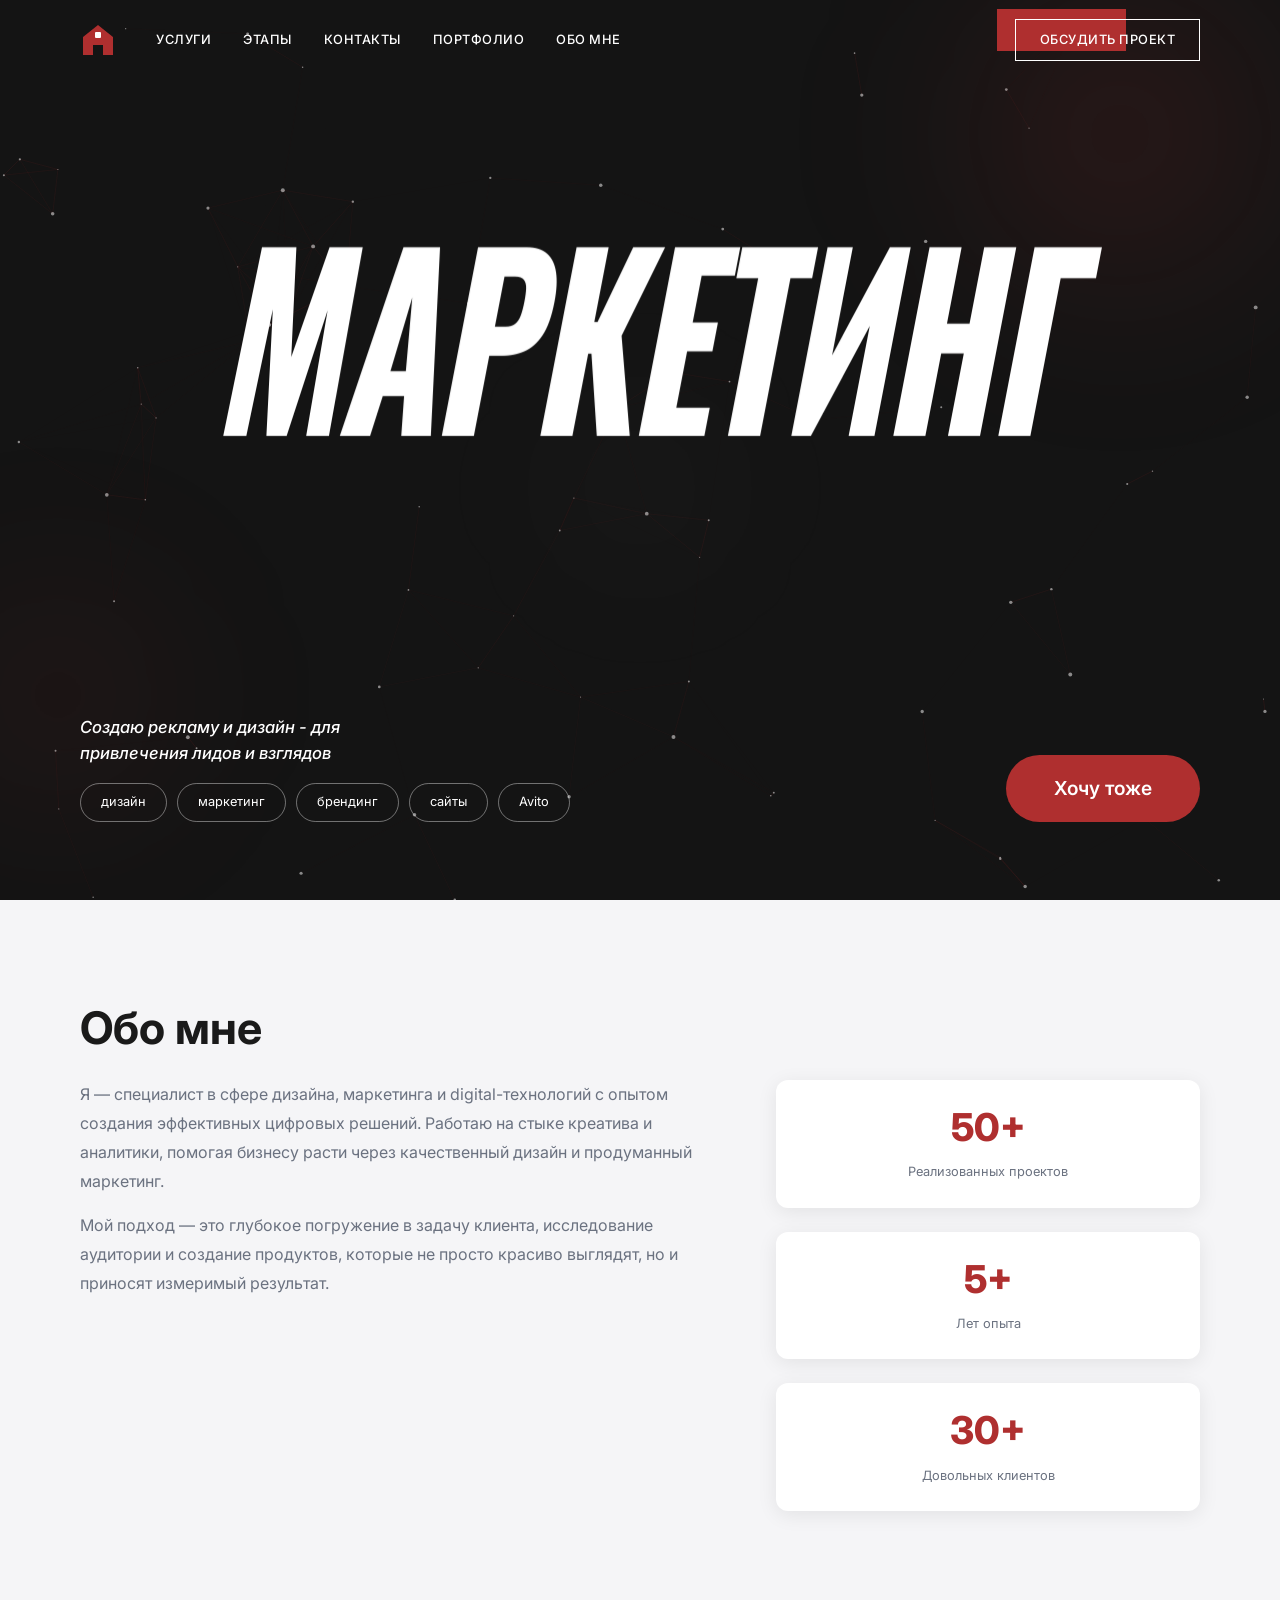
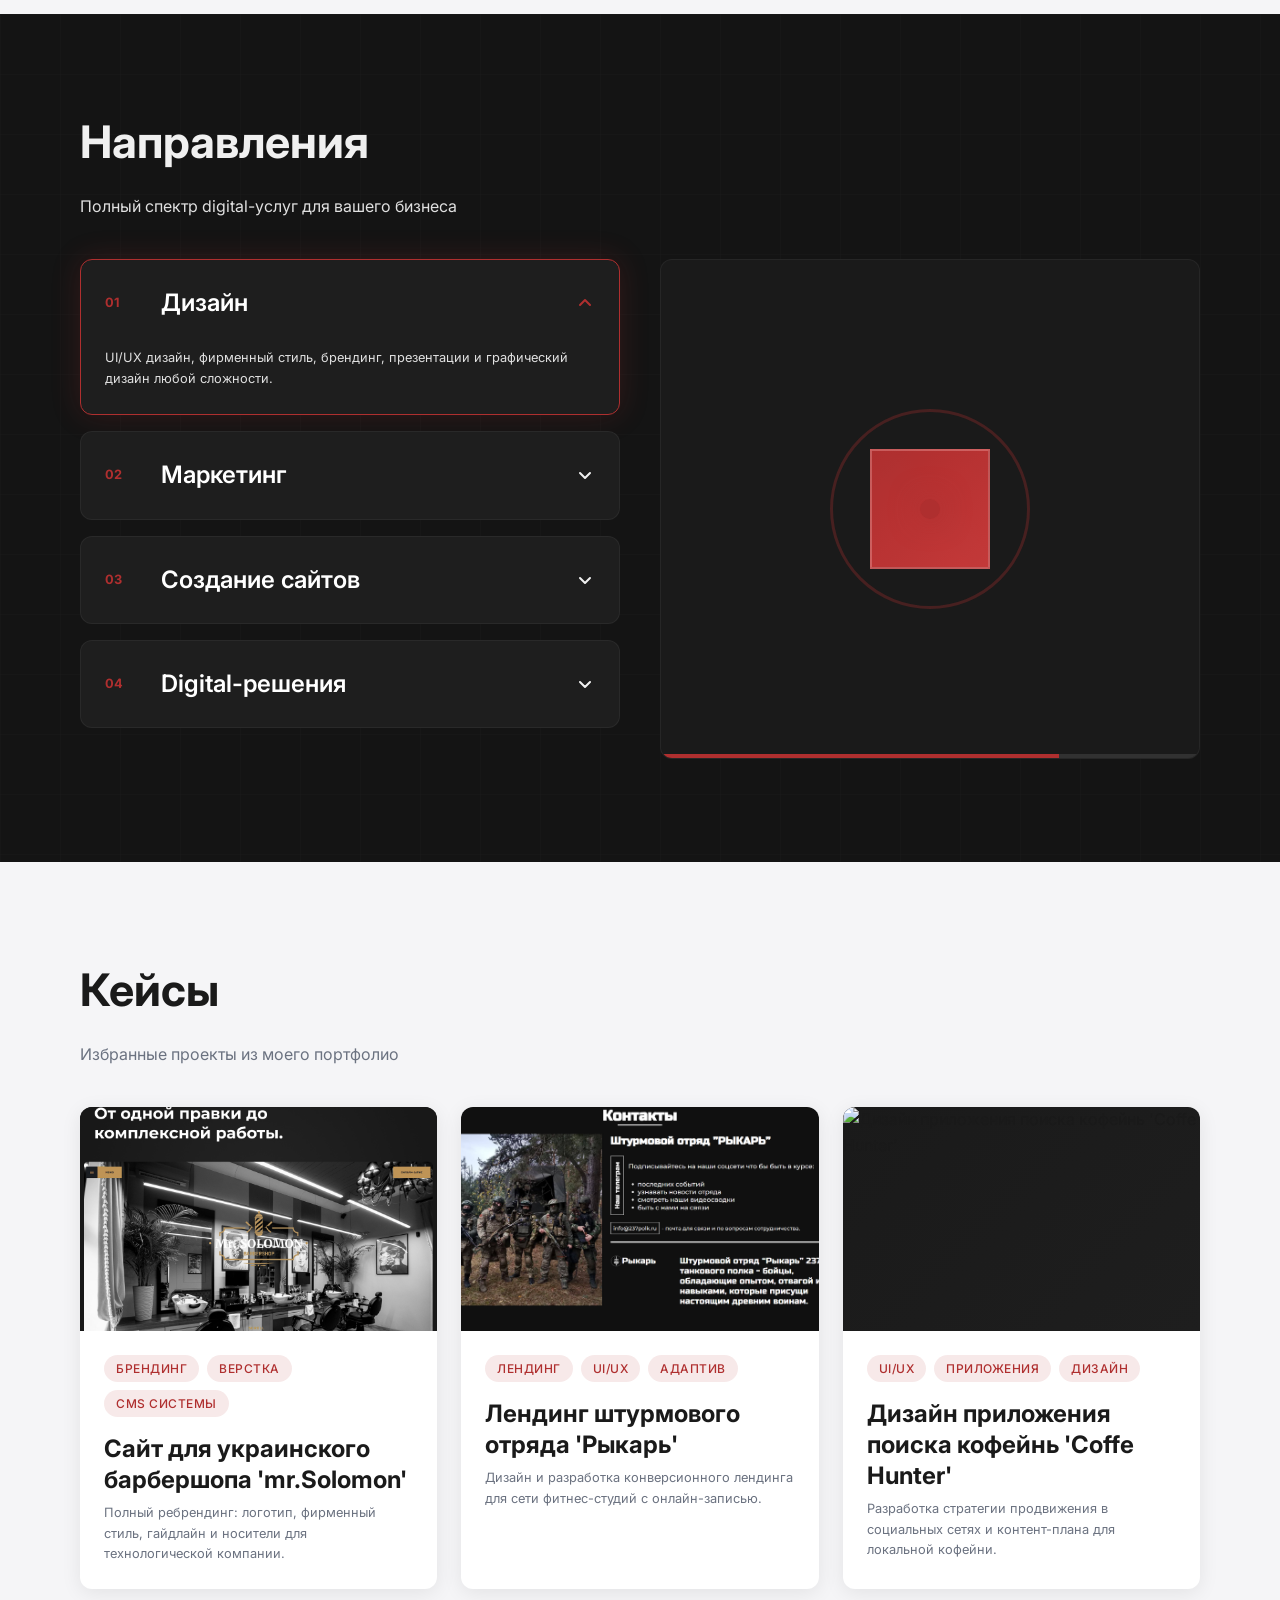
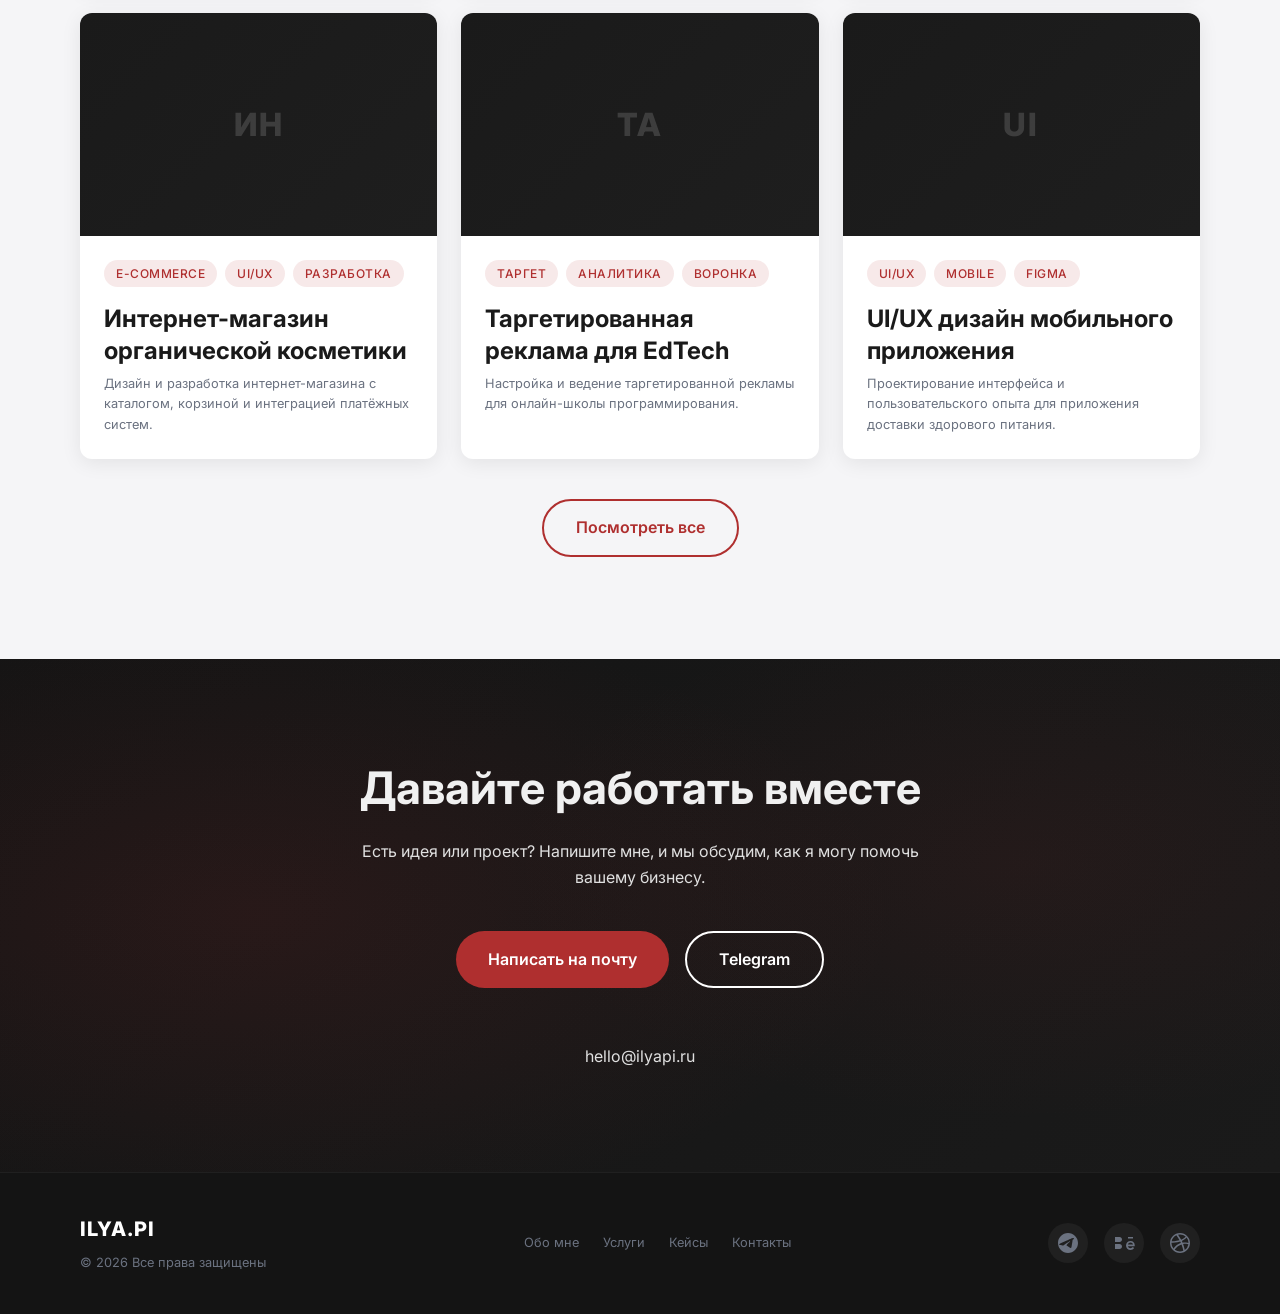
==== index.html @ 688fe232 "first commit" ====
<!DOCTYPE html>
<html lang="ru">
<head>
  <meta charset="UTF-8">
  <meta name="viewport" content="width=device-width, initial-scale=1.0">
  <title>Илья Пи — Дизайн, Маркетинг, Digital</title>
  <meta name="description" content="Портфолио специалиста в сфере дизайна, маркетинга, создания сайтов и digital-технологий">

  <!-- Google Fonts -->
  <link rel="preconnect" href="https://fonts.googleapis.com">
  <link rel="preconnect" href="https://fonts.gstatic.com" crossorigin>
  <link href="https://fonts.googleapis.com/css2?family=Inter:wght@400;500;600;700;800&family=Oswald:wght@700&display=swap" rel="stylesheet">

  <!-- Styles -->
  <link rel="stylesheet" href="css/variables.css">
  <link rel="stylesheet" href="css/reset.css">
  <link rel="stylesheet" href="css/base.css">
  <link rel="stylesheet" href="css/header.css">
  <link rel="stylesheet" href="css/hero.css">
  <link rel="stylesheet" href="css/about.css">
  <link rel="stylesheet" href="css/services.css">
  <link rel="stylesheet" href="css/cases.css">
  <link rel="stylesheet" href="css/contact.css">
  <link rel="stylesheet" href="css/footer.css">
  <link rel="stylesheet" href="css/animations.css">
  <link rel="stylesheet" href="css/media.css">
</head>
<body>

  <!-- Header -->
  <header class="header" id="header">
    <div class="container header__container">
      <a href="index.html" class="header__logo" aria-label="Главная">
        <svg width="36" height="36" viewBox="0 0 36 36" fill="none">
          <path d="M18 3L3 15V33H13V23H23V33H33V15L18 3Z" fill="#AF2F2F"/>
          <rect x="15" y="10" width="6" height="6" rx="1" fill="white"/>
        </svg>
      </a>
      <nav class="header__nav" id="headerNav">
        <a href="#services" class="header__link">услуги</a>
        <a href="#about" class="header__link">этапы</a>
        <a href="#contact" class="header__link">контакты</a>
        <a href="#cases" class="header__link">портфолио</a>
        <a href="#about" class="header__link">обо мне</a>
      </nav>
      <a href="#contact" class="header__cta-wrap">
        <span class="header__cta-bg"></span>
        <span class="header__cta-text">обсудить проект</span>
      </a>
    </div>
  </header>

  <!-- Burger Button (appears after scroll) -->
  <button class="burger" id="burger" aria-label="Открыть меню">
    <span class="burger__line"></span>
    <span class="burger__line"></span>
    <span class="burger__line"></span>
  </button>

  <!-- Mobile Menu Panel -->
  <div class="menu-overlay" id="menuOverlay"></div>
  <aside class="menu-panel" id="menuPanel">
    <button class="menu-panel__close" id="menuClose" aria-label="Закрыть меню">
      <span></span>
      <span></span>
    </button>
    <nav class="menu-panel__nav">
      <a href="index.html" class="menu-panel__link">Главная</a>
      <a href="#services" class="menu-panel__link">Услуги</a>
      <a href="#about" class="menu-panel__link">Обо мне</a>
      <a href="#cases" class="menu-panel__link">Портфолио</a>
      <a href="#contact" class="menu-panel__link">Контакты</a>
    </nav>
    <a href="#contact" class="btn btn--primary menu-panel__cta">Обсудить проект</a>
  </aside>

  <!-- Hero Section -->
  <section class="hero" id="hero">
    <canvas class="hero__canvas" id="heroCanvas"></canvas>
    <div class="hero__glow hero__glow--1"></div>
    <div class="hero__glow hero__glow--2"></div>
    <div class="hero__glow hero__glow--3"></div>
    <div class="container hero__container">
      <h1 class="hero__title">Маркетинг</h1>
      <div class="hero__bottom">
        <div class="hero__bottom-left">
          <p class="hero__subtitle">Создаю рекламу и дизайн - для<br>привлечения лидов и взглядов</p>
          <div class="hero__tags">
            <span class="hero__tag">дизайн</span>
            <span class="hero__tag">маркетинг</span>
            <span class="hero__tag">брендинг</span>
            <span class="hero__tag">сайты</span>
            <span class="hero__tag">Avito</span>
          </div>
        </div>
        <div class="hero__bottom-right">
          <a href="#contact" class="hero__cta">Хочу тоже</a>
        </div>
      </div>
    </div>
  </section>

  <!-- About Section -->
  <section class="about section section--light" id="about">
    <div class="container">
      <h2 class="section__title">Обо мне</h2>
      <div class="about__grid">
        <div class="about__text">
          <p class="about__description">
            Я — специалист в сфере дизайна, маркетинга и digital-технологий с опытом создания эффективных цифровых решений. Работаю на стыке креатива и аналитики, помогая бизнесу расти через качественный дизайн и продуманный маркетинг.
          </p>
          <p class="about__description">
            Мой подход — это глубокое погружение в задачу клиента, исследование аудитории и создание продуктов, которые не просто красиво выглядят, но и приносят измеримый результат.
          </p>
        </div>
        <div class="about__stats">
          <div class="about__stat">
            <span class="about__stat-number">50+</span>
            <span class="about__stat-label">Реализованных проектов</span>
          </div>
          <div class="about__stat">
            <span class="about__stat-number">5+</span>
            <span class="about__stat-label">Лет опыта</span>
          </div>
          <div class="about__stat">
            <span class="about__stat-number">30+</span>
            <span class="about__stat-label">Довольных клиентов</span>
          </div>
        </div>
      </div>
    </div>
  </section>

  <!-- Services / Directions Section -->
  <section class="services section section--dark" id="services">
    <div class="services__bg-grid"></div>
    <div class="services__cursor-container" id="servicesCursorContainer">
      <div class="services__cursor" id="servicesCursor"></div>
    </div>
    <div class="container">
      <h2 class="section__title">Направления</h2>
      <p class="section__subtitle">Полный спектр digital-услуг для вашего бизнеса</p>
      <div class="services__layout">
        <!-- Left: Accordion -->
        <div class="services__accordion" id="servicesAccordion">
          <div class="services__item services__item--active" data-index="0">
            <button class="services__item-header">
              <span class="services__item-number">01</span>
              <span class="services__item-title">Дизайн</span>
              <span class="services__item-arrow">
                <svg width="20" height="20" viewBox="0 0 20 20" fill="none"><path d="M5 8l5 5 5-5" stroke="currentColor" stroke-width="2" stroke-linecap="round" stroke-linejoin="round"/></svg>
              </span>
            </button>
            <div class="services__item-body">
              <p>UI/UX дизайн, фирменный стиль, брендинг, презентации и графический дизайн любой сложности.</p>
            </div>
          </div>
          <div class="services__item" data-index="1">
            <button class="services__item-header">
              <span class="services__item-number">02</span>
              <span class="services__item-title">Маркетинг</span>
              <span class="services__item-arrow">
                <svg width="20" height="20" viewBox="0 0 20 20" fill="none"><path d="M5 8l5 5 5-5" stroke="currentColor" stroke-width="2" stroke-linecap="round" stroke-linejoin="round"/></svg>
              </span>
            </button>
            <div class="services__item-body">
              <p>Стратегия продвижения, контент-маркетинг, SMM, таргетированная и контекстная реклама.</p>
            </div>
          </div>
          <div class="services__item" data-index="2">
            <button class="services__item-header">
              <span class="services__item-number">03</span>
              <span class="services__item-title">Создание сайтов</span>
              <span class="services__item-arrow">
                <svg width="20" height="20" viewBox="0 0 20 20" fill="none"><path d="M5 8l5 5 5-5" stroke="currentColor" stroke-width="2" stroke-linecap="round" stroke-linejoin="round"/></svg>
              </span>
            </button>
            <div class="services__item-body">
              <p>Разработка лендингов, корпоративных сайтов, интернет-магазинов и веб-приложений.</p>
            </div>
          </div>
          <div class="services__item" data-index="3">
            <button class="services__item-header">
              <span class="services__item-number">04</span>
              <span class="services__item-title">Digital-решения</span>
              <span class="services__item-arrow">
                <svg width="20" height="20" viewBox="0 0 20 20" fill="none"><path d="M5 8l5 5 5-5" stroke="currentColor" stroke-width="2" stroke-linecap="round" stroke-linejoin="round"/></svg>
              </span>
            </button>
            <div class="services__item-body">
              <p>Комплексная digital-стратегия, аналитика, автоматизация процессов и интеграция сервисов.</p>
            </div>
          </div>
        </div>
        <!-- Right: 3D Content Viewer -->
        <div class="services__viewer" id="servicesViewer">
          <div class="services__scene" id="servicesScene">
            <!-- Scene 0: Design -->
            <div class="services__3d services__3d--active" data-scene="0">
              <div class="services__obj services__obj--cube">
                <div class="services__cube">
                  <div class="services__cube-face services__cube-face--front"></div>
                  <div class="services__cube-face services__cube-face--back"></div>
                  <div class="services__cube-face services__cube-face--right"></div>
                  <div class="services__cube-face services__cube-face--left"></div>
                  <div class="services__cube-face services__cube-face--top"></div>
                  <div class="services__cube-face services__cube-face--bottom"></div>
                </div>
              </div>
              <div class="services__obj services__obj--ring services__obj--float1"></div>
              <div class="services__obj services__obj--dot services__obj--float2"></div>
            </div>
            <!-- Scene 1: Marketing -->
            <div class="services__3d" data-scene="1">
              <div class="services__obj services__obj--pyramid">
                <div class="services__pyramid">
                  <div class="services__pyramid-face services__pyramid-face--1"></div>
                  <div class="services__pyramid-face services__pyramid-face--2"></div>
                  <div class="services__pyramid-face services__pyramid-face--3"></div>
                  <div class="services__pyramid-face services__pyramid-face--4"></div>
                </div>
              </div>
              <div class="services__obj services__obj--ring services__obj--float3"></div>
              <div class="services__obj services__obj--dot services__obj--float1"></div>
            </div>
            <!-- Scene 2: Web -->
            <div class="services__3d" data-scene="2">
              <div class="services__obj services__obj--sphere"></div>
              <div class="services__obj services__obj--orbit"></div>
              <div class="services__obj services__obj--dot services__obj--float2"></div>
            </div>
            <!-- Scene 3: Digital -->
            <div class="services__3d" data-scene="3">
              <div class="services__obj services__obj--octahedron">
                <div class="services__octa">
                  <div class="services__octa-face services__octa-face--1"></div>
                  <div class="services__octa-face services__octa-face--2"></div>
                  <div class="services__octa-face services__octa-face--3"></div>
                  <div class="services__octa-face services__octa-face--4"></div>
                  <div class="services__octa-face services__octa-face--5"></div>
                  <div class="services__octa-face services__octa-face--6"></div>
                  <div class="services__octa-face services__octa-face--7"></div>
                  <div class="services__octa-face services__octa-face--8"></div>
                </div>
              </div>
              <div class="services__obj services__obj--ring services__obj--float1"></div>
              <div class="services__obj services__obj--dot services__obj--float3"></div>
            </div>
          </div>
          <!-- Timer progress bar -->
          <div class="services__progress">
            <div class="services__progress-bar" id="servicesProgressBar"></div>
          </div>
        </div>
      </div>
    </div>
  </section>

  <!-- Cases Section -->
  <section class="cases section section--light" id="cases">
    <div class="container">
      <h2 class="section__title">Кейсы</h2>
      <p class="section__subtitle">Избранные проекты из моего портфолио</p>
      <div class="cases__grid" id="casesGrid">
        <!-- Cases rendered by JS -->
      </div>
      <div class="cases__more">
        <a href="cases.html" class="btn btn--outline">Посмотреть все</a>
      </div>
    </div>
  </section>

  <!-- Contact Section -->
  <section class="contact section section--dark" id="contact">
    <div class="contact__aurora"></div>
    <div class="container contact__container">
      <h2 class="section__title">Давайте работать вместе</h2>
      <p class="section__subtitle">Есть идея или проект? Напишите мне, и мы обсудим, как я могу помочь вашему бизнесу.</p>
      <div class="contact__actions">
        <a href="mailto:hello@ilyapi.ru" class="btn btn--primary">Написать на почту</a>
        <a href="https://t.me/" class="btn btn--white-outline">Telegram</a>
      </div>
      <div class="contact__info">
        <a href="mailto:hello@ilyapi.ru" class="contact__link">hello@ilyapi.ru</a>
      </div>
    </div>
  </section>

  <!-- Footer -->
  <footer class="footer">
    <div class="container footer__container">
      <div class="footer__left">
        <a href="index.html" class="footer__logo">ILYA.PI</a>
        <p class="footer__copy">&copy; 2026 Все права защищены</p>
      </div>
      <div class="footer__nav">
        <a href="#about" class="footer__link">Обо мне</a>
        <a href="#services" class="footer__link">Услуги</a>
        <a href="#cases" class="footer__link">Кейсы</a>
        <a href="#contact" class="footer__link">Контакты</a>
      </div>
      <div class="footer__social">
        <a href="#" class="footer__social-link" aria-label="Telegram">
          <svg width="24" height="24" viewBox="0 0 24 24" fill="currentColor">
            <path d="M12 2C6.48 2 2 6.48 2 12s4.48 10 10 10 10-4.48 10-10S17.52 2 12 2zm4.64 6.8c-.15 1.58-.8 5.42-1.13 7.19-.14.75-.42 1-.68 1.03-.58.05-1.02-.38-1.58-.75-.88-.58-1.38-.94-2.23-1.5-.99-.65-.35-1.01.22-1.59.15-.15 2.71-2.48 2.76-2.69.01-.03.01-.14-.07-.2-.08-.06-.19-.04-.27-.02-.12.03-1.99 1.27-5.62 3.72-.53.36-1.01.54-1.44.53-.47-.01-1.38-.27-2.06-.49-.83-.27-1.49-.42-1.43-.88.03-.24.37-.49 1.02-.75 3.98-1.73 6.64-2.88 7.97-3.44 3.8-1.58 4.59-1.86 5.1-1.87.11 0 .37.03.54.17.14.12.18.28.2.45-.01.06.01.24 0 .37z"/>
          </svg>
        </a>
        <a href="#" class="footer__social-link" aria-label="Behance">
          <svg width="24" height="24" viewBox="0 0 24 24" fill="currentColor">
            <path d="M7.5 11c1.38 0 2.5-1.12 2.5-2.5S8.88 6 7.5 6H3v5h4.5zm0 2H3v5h4.5c1.38 0 2.5-1.12 2.5-2.5S8.88 13 7.5 13zM21 6h-5v1.5h5V6zm-2.5 4c-2.49 0-4.5 2.01-4.5 4.5s2.01 4.5 4.5 4.5c1.52 0 2.87-.76 3.69-1.92l-1.53-1.03c-.49.69-1.28 1.14-2.16 1.14-1.24 0-2.28-.85-2.62-2h6.78c.06-.31.09-.63.09-.97 0-2.35-1.78-4.22-4.15-4.22zm-2.62 3.5c.34-1.15 1.38-2 2.62-2s2.28.85 2.62 2h-5.24z"/>
          </svg>
        </a>
        <a href="#" class="footer__social-link" aria-label="Dribbble">
          <svg width="24" height="24" viewBox="0 0 24 24" fill="currentColor">
            <path d="M12 2C6.48 2 2 6.48 2 12s4.48 10 10 10 10-4.48 10-10S17.52 2 12 2zm6.605 4.61a8.502 8.502 0 011.93 5.314c-.281-.054-3.101-.629-5.943-.271-.065-.141-.12-.293-.184-.445a25.424 25.424 0 00-.564-1.236c3.145-1.28 4.577-3.124 4.761-3.362zM12 3.475c2.17 0 4.154.813 5.662 2.148-.152.216-1.443 1.941-4.48 3.08-1.399-2.57-2.95-4.675-3.189-5A8.687 8.687 0 0112 3.475zm-3.633.803a53.896 53.896 0 013.167 4.935c-3.992 1.063-7.517 1.04-7.896 1.04a8.581 8.581 0 014.729-5.975zM3.453 12.01v-.26c.37.01 4.512.065 8.775-1.215.245.477.477.965.694 1.453-.109.033-.228.065-.336.098-4.404 1.42-6.747 5.303-6.942 5.629a8.522 8.522 0 01-2.19-5.705zM12 20.547a8.482 8.482 0 01-5.239-1.8c.152-.315 1.888-3.656 6.703-5.337.022-.01.033-.01.054-.022a35.318 35.318 0 011.823 6.475 8.4 8.4 0 01-3.341.684zm4.761-1.465c-.086-.52-.542-3.015-1.659-6.084 2.679-.423 5.022.271 5.314.369a8.468 8.468 0 01-3.655 5.715z"/>
          </svg>
        </a>
      </div>
    </div>
  </footer>

  <!-- Scripts -->
  <script src="https://cdnjs.cloudflare.com/ajax/libs/gsap/3.12.2/gsap.min.js"></script>
  <script src="data/cases-data.js"></script>
  <script src="js/header.js"></script>
  <script src="js/services.js"></script>
  <script src="js/cases.js"></script>
  <script src="js/animations.js"></script>
  <script src="js/app.js"></script>
</body>
</html>
---- css/variables.css ----
:root {
  /* Colors — Dark */
  --color-dark: #141414;
  --color-dark-secondary: #1a1a1a;
  --color-dark-card: #1e1e1e;

  /* Colors — Light */
  --color-light: #ffffff;
  --color-light-secondary: #f5f5f7;
  --color-light-gray: #e0e0e0;

  /* Colors — Accent (Red) */
  --color-accent: #AF2F2F;
  --color-accent-hover: #c73a3a;
  --color-accent-light: rgba(175, 47, 47, 0.1);

  /* Colors — Text */
  --color-text-dark: #1a1a1a;
  --color-text-gray: #6b7280;
  --color-text-light: #f0f0f0;
  --color-text-white: #ffffff;

  /* Typography */
  --font-primary: 'Inter', -apple-system, BlinkMacSystemFont, 'Segoe UI', sans-serif;
  --font-heading: 'Inter', -apple-system, BlinkMacSystemFont, 'Segoe UI', sans-serif;
  --font-hero: 'Oswald', 'Inter', sans-serif;

  --fs-h1: clamp(2.5rem, 5vw, 4.5rem);
  --fs-h2: clamp(2rem, 3.5vw, 3rem);
  --fs-h3: clamp(1.25rem, 2vw, 1.5rem);
  --fs-body: clamp(1rem, 1.2vw, 1.125rem);
  --fs-small: clamp(0.8rem, 1vw, 0.875rem);
  --fs-tag: 0.75rem;

  /* Spacing */
  --section-padding: clamp(60px, 8vw, 120px) 0;
  --container-max: 1200px;
  --container-padding: 0 clamp(16px, 4vw, 40px);
  --gap-sm: 8px;
  --gap-md: 16px;
  --gap-lg: 24px;
  --gap-xl: 40px;
  --gap-xxl: 60px;

  /* Border Radius */
  --radius-sm: 6px;
  --radius-md: 12px;
  --radius-lg: 20px;
  --radius-full: 50px;

  /* Transitions */
  --transition-fast: 0.2s ease;
  --transition-base: 0.3s ease;
  --transition-slow: 0.5s ease;

  /* Shadows */
  --shadow-card: 0 4px 20px rgba(0, 0, 0, 0.08);
  --shadow-card-hover: 0 8px 30px rgba(0, 0, 0, 0.15);
  --shadow-dark-card: 0 4px 20px rgba(0, 0, 0, 0.3);

  /* Header */
  --header-height: 80px;

  /* Z-index */
  --z-header: 100;
  --z-burger: 150;
  --z-menu-overlay: 200;
  --z-menu-panel: 250;
}
---- css/base.css ----
body {
  font-family: var(--font-primary);
  font-size: var(--fs-body);
  color: var(--color-text-dark);
  background-color: var(--color-light);
  overflow-x: hidden;
}

.container {
  max-width: var(--container-max);
  margin: 0 auto;
  padding: var(--container-padding);
  width: 100%;
}

.section {
  padding: var(--section-padding);
}

.section--dark {
  background-color: var(--color-dark);
  color: var(--color-text-light);
}

.section--light {
  background-color: var(--color-light-secondary);
  color: var(--color-text-dark);
}

.section__title {
  font-family: var(--font-heading);
  font-size: var(--fs-h2);
  font-weight: 700;
  margin-bottom: var(--gap-lg);
}

.section__subtitle {
  font-size: var(--fs-body);
  color: var(--color-text-gray);
  margin-bottom: var(--gap-xl);
  max-width: 600px;
}

.section--dark .section__subtitle {
  color: var(--color-light-gray);
}

/* Buttons */
.btn {
  display: inline-flex;
  align-items: center;
  justify-content: center;
  gap: var(--gap-sm);
  padding: 14px 32px;
  font-size: var(--fs-body);
  font-weight: 600;
  border-radius: var(--radius-full);
  transition: all var(--transition-base);
  white-space: nowrap;
}

.btn--primary {
  background-color: var(--color-accent);
  color: var(--color-text-white);
}

.btn--primary:hover {
  background-color: var(--color-accent-hover);
  transform: translateY(-2px);
  box-shadow: 0 6px 20px rgba(175, 47, 47, 0.4);
}

.btn--outline {
  border: 2px solid var(--color-accent);
  color: var(--color-accent);
  background: transparent;
}

.btn--outline:hover {
  background-color: var(--color-accent);
  color: var(--color-text-white);
  transform: translateY(-2px);
}

.btn--white-outline {
  border: 2px solid var(--color-light);
  color: var(--color-text-white);
  background: transparent;
}

.btn--white-outline:hover {
  background-color: var(--color-light);
  color: var(--color-dark);
  transform: translateY(-2px);
}

.btn--sm {
  padding: 10px 20px;
  font-size: var(--fs-small);
}

/* Tags */
.tag {
  display: inline-block;
  padding: 4px 12px;
  font-size: var(--fs-tag);
  font-weight: 500;
  border-radius: var(--radius-full);
  background-color: var(--color-accent-light);
  color: var(--color-accent);
  text-transform: uppercase;
  letter-spacing: 0.5px;
}

.tag--dark {
  background-color: rgba(255, 255, 255, 0.1);
  color: var(--color-text-light);
}

/* Visually hidden */
.visually-hidden {
  position: absolute;
  width: 1px;
  height: 1px;
  padding: 0;
  margin: -1px;
  overflow: hidden;
  clip: rect(0, 0, 0, 0);
  white-space: nowrap;
  border: 0;
}
---- css/header.css ----
/* ==========================================
   HEADER — full navigation bar on hero
   ========================================== */
.header {
  position: fixed;
  top: 0;
  left: 0;
  width: 100%;
  height: var(--header-height);
  z-index: var(--z-header);
  transition: transform var(--transition-base), opacity var(--transition-base);
}

.header__container {
  display: flex;
  align-items: center;
  height: 100%;
  gap: var(--gap-lg);
}

.header__logo {
  flex-shrink: 0;
  display: flex;
  align-items: center;
}

.header__nav {
  display: flex;
  gap: clamp(16px, 2.5vw, 36px);
  margin-left: var(--gap-md);
}

.header__link {
  font-size: var(--fs-small);
  font-weight: 500;
  color: var(--color-text-white);
  text-transform: uppercase;
  letter-spacing: 0.5px;
  transition: color var(--transition-fast);
  white-space: nowrap;
}

.header__link:hover {
  color: var(--color-accent);
}

/* ==========================================
   CTA BUTTON — "обсудить проект"
   White-bordered with red pseudo-element
   ========================================== */
.header__cta-wrap {
  position: relative;
  display: inline-flex;
  align-items: center;
  justify-content: center;
  margin-left: auto;
  flex-shrink: 0;
}

/* Red pseudo-element behind the button */
.header__cta-bg {
  position: absolute;
  top: -10px;
  left: -18px;
  width: 70%;
  height: 100%;
  background: var(--color-accent);
  z-index: 0;
  transition: all 1s ease;
  pointer-events: none;
}

.header__cta-wrap:hover .header__cta-bg {
  top: 0;
  left: 0;
  width: 100%;
  height: 100%;
}

/* Visible button label */
.header__cta-text {
  position: relative;
  z-index: 1;
  display: inline-flex;
  align-items: center;
  justify-content: center;
  padding: 10px 24px;
  border: 1px solid var(--color-text-white);
  color: var(--color-text-white);
  font-size: var(--fs-small);
  font-weight: 500;
  text-transform: uppercase;
  letter-spacing: 0.5px;
  white-space: nowrap;
  transition: border-color 1s ease;
}

.header__cta-wrap:hover .header__cta-text {
  border-color: var(--color-accent);
}

/* Header hidden state (after scrolling past hero) */
.header--hidden {
  transform: translateY(-100%);
  opacity: 0;
  pointer-events: none;
}

/* ==========================================
   BURGER BUTTON — fixed, appears after hero
   ========================================== */
.burger {
  position: fixed;
  top: 24px;
  right: clamp(16px, 4vw, 40px);
  z-index: var(--z-burger);
  width: 48px;
  height: 48px;
  display: flex;
  flex-direction: column;
  align-items: center;
  justify-content: center;
  gap: 5px;
  background: var(--color-dark);
  border-radius: var(--radius-sm);
  cursor: pointer;
  opacity: 0;
  visibility: hidden;
  transition: opacity var(--transition-base), visibility var(--transition-base);
  box-shadow: 0 2px 10px rgba(0, 0, 0, 0.3);
}

.burger--visible {
  opacity: 1;
  visibility: visible;
}

.burger__line {
  display: block;
  width: 22px;
  height: 2px;
  background: var(--color-text-white);
  border-radius: 2px;
  transition: all var(--transition-base);
}

.burger:hover .burger__line {
  background: var(--color-accent);
}

/* ==========================================
   MENU OVERLAY — darkened background
   ========================================== */
.menu-overlay {
  position: fixed;
  top: 0;
  left: 0;
  width: 100%;
  height: 100%;
  background: rgba(0, 0, 0, 0.6);
  z-index: var(--z-menu-overlay);
  opacity: 0;
  visibility: hidden;
  transition: opacity var(--transition-base), visibility var(--transition-base);
  backdrop-filter: blur(4px);
}

.menu-overlay--active {
  opacity: 1;
  visibility: visible;
}

/* ==========================================
   MENU PANEL — slides from right
   ========================================== */
.menu-panel {
  position: fixed;
  top: 0;
  right: 0;
  width: 380px;
  max-width: 85vw;
  height: 100%;
  background: var(--color-dark);
  z-index: var(--z-menu-panel);
  display: flex;
  flex-direction: column;
  padding: var(--gap-xl);
  transform: translateX(100%);
  transition: transform var(--transition-base);
}

.menu-panel--active {
  transform: translateX(0);
}

/* Close button */
.menu-panel__close {
  align-self: flex-end;
  width: 40px;
  height: 40px;
  position: relative;
  cursor: pointer;
  margin-bottom: var(--gap-xxl);
}

.menu-panel__close span {
  position: absolute;
  top: 50%;
  left: 50%;
  width: 24px;
  height: 2px;
  background: var(--color-text-white);
  border-radius: 2px;
  transition: background var(--transition-fast);
}

.menu-panel__close span:first-child {
  transform: translate(-50%, -50%) rotate(45deg);
}

.menu-panel__close span:last-child {
  transform: translate(-50%, -50%) rotate(-45deg);
}

.menu-panel__close:hover span {
  background: var(--color-accent);
}

/* Navigation links */
.menu-panel__nav {
  display: flex;
  flex-direction: column;
  gap: var(--gap-lg);
  flex: 1;
}

.menu-panel__link {
  font-size: clamp(1.25rem, 2.5vw, 1.5rem);
  font-weight: 600;
  color: var(--color-text-light);
  transition: color var(--transition-fast), transform var(--transition-fast);
  display: inline-block;
}

.menu-panel__link:hover {
  color: var(--color-accent);
  transform: translateX(8px);
}

/* CTA at the bottom */
.menu-panel__cta {
  margin-top: auto;
  text-align: center;
  width: 100%;
}
---- css/hero.css ----
/* ==========================================
   HERO — full-screen dark section
   Large centered "МАРКЕТИНГ" + bottom bar
   ========================================== */
.hero {
  min-height: 100vh;
  display: flex;
  flex-direction: column;
  background: var(--color-dark);
  color: var(--color-text-white);
  overflow: hidden;
  position: relative;
}

.hero__container {
  flex: 1;
  display: flex;
  flex-direction: column;
  justify-content: center;
  padding-top: var(--header-height);
  padding-bottom: var(--gap-xl);
}

/* Giant title */
.hero__title {
  font-family: var(--font-hero);
  font-size: clamp(5rem, 14vw, 16rem);
  font-weight: 700;
  text-transform: uppercase;
  line-height: 0.9;
  letter-spacing: -0.02em;
  color: var(--color-text-white);
  text-align: center;
  font-style: italic;
  transform: scaleY(1.3);
  margin: auto 0;
  padding: 40px 0;
  user-select: none;
}

/* Bottom bar: subtitle + tags on left, CTA on right */
.hero__bottom {
  display: flex;
  align-items: flex-end;
  justify-content: space-between;
  gap: var(--gap-xl);
  margin-top: auto;
  padding-bottom: clamp(20px, 3vw, 40px);
}

.hero__bottom-left {
  max-width: 500px;
}

.hero__subtitle {
  font-size: clamp(0.95rem, 1.3vw, 1.15rem);
  font-style: italic;
  font-weight: 500;
  line-height: 1.6;
  color: var(--color-text-white);
  margin-bottom: var(--gap-md);
}

/* Tags row */
.hero__tags {
  display: flex;
  flex-wrap: wrap;
  gap: 10px;
}

.hero__tag {
  display: inline-flex;
  align-items: center;
  padding: 8px 20px;
  border: 1px solid rgba(255, 255, 255, 0.4);
  border-radius: var(--radius-full);
  font-size: var(--fs-small);
  font-weight: 400;
  color: var(--color-text-white);
  background: transparent;
  white-space: nowrap;
  transition: all var(--transition-base);
}

.hero__tag:hover {
  border-color: var(--color-text-white);
  background: rgba(255, 255, 255, 0.08);
}

/* CTA button — red rounded */
.hero__cta {
  display: inline-flex;
  align-items: center;
  justify-content: center;
  padding: 18px 48px;
  background: var(--color-accent);
  color: var(--color-text-white);
  font-size: clamp(1rem, 1.5vw, 1.25rem);
  font-weight: 600;
  border-radius: var(--radius-full);
  white-space: nowrap;
  transition: all var(--transition-base);
  flex-shrink: 0;
}

.hero__cta:hover {
  background: var(--color-accent-hover);
  transform: translateY(-3px);
  box-shadow: 0 8px 25px rgba(175, 47, 47, 0.4);
}
---- css/about.css ----
.about__grid {
  display: grid;
  grid-template-columns: 1.5fr 1fr;
  gap: var(--gap-xxl);
  align-items: start;
}

.about__description {
  font-size: var(--fs-body);
  line-height: 1.8;
  color: var(--color-text-gray);
  margin-bottom: var(--gap-md);
}

.about__description:last-child {
  margin-bottom: 0;
}

.about__stats {
  display: grid;
  gap: var(--gap-lg);
}

.about__stat {
  padding: var(--gap-lg);
  background: var(--color-light);
  border-radius: var(--radius-md);
  box-shadow: var(--shadow-card);
  text-align: center;
  transition: transform var(--transition-base);
}

.about__stat:hover {
  transform: translateY(-4px);
}

.about__stat-number {
  display: block;
  font-size: clamp(2rem, 3vw, 2.5rem);
  font-weight: 800;
  color: var(--color-accent);
  line-height: 1.2;
  margin-bottom: var(--gap-sm);
}

.about__stat-label {
  font-size: var(--fs-small);
  color: var(--color-text-gray);
}
---- css/services.css ----
/* ============================================
   Services / Directions Section
   ============================================ */

.services {
  position: relative;
  overflow: hidden;
}

/* ============================================
   Cursor Follower
   ============================================ */

.services,
.services * {
  cursor: none !important;
}

/* Container for liquid effect - uses filter combination */
.services__cursor-container {
  position: fixed;
  width: 80px;
  height: 80px;
  pointer-events: none;
  z-index: 100;
  left: 0;
  top: 0;
  opacity: 0;
  /* Blur + contrast creates liquid/morphing effect */
  filter: blur(8px) contrast(3);
  mix-blend-mode: screen;
  transition: opacity 0.3s ease;
}

.services__cursor-container--visible {
  opacity: 1;
}

/* The actual cursor circle */
.services__cursor {
  width: 100%;
  height: 100%;
  border-radius: 50%;
  background: radial-gradient(circle at 30% 30%, 
    rgba(175, 47, 47, 0.9) 0%, 
    rgba(175, 47, 47, 0.6) 50%, 
    rgba(175, 47, 47, 0.3) 100%);
  box-shadow: 
    0 0 30px rgba(175, 47, 47, 0.6),
    0 0 60px rgba(175, 47, 47, 0.3);
  transform: scale(1);
}

/* Pulse animation on click */
.services__cursor--pulse {
  animation: cursorPulse 0.6s ease-out;
}

@keyframes cursorPulse {
  0% {
    transform: scale(1);
    box-shadow: 0 0 30px rgba(175, 47, 47, 0.6);
  }
  50% {
    transform: scale(1.5);
    box-shadow: 0 0 60px rgba(175, 47, 47, 0.8), 0 0 100px rgba(175, 47, 47, 0.4);
  }
  100% {
    transform: scale(1);
    box-shadow: 0 0 30px rgba(175, 47, 47, 0.6);
  }
}

/* Hide cursor follower on touch devices */
@media (hover: none) {
  .services__cursor-container {
    display: none;
  }
  
  .services,
  .services * {
    cursor: auto !important;
  }
}

.services__bg-grid {
  position: absolute;
  inset: 0;
  background-image: 
    linear-gradient(rgba(255, 255, 255, 0.03) 1px, transparent 1px),
    linear-gradient(90deg, rgba(255, 255, 255, 0.03) 1px, transparent 1px);
  background-size: 60px 60px;
  animation: gridShift 20s linear infinite;
  pointer-events: none;
  z-index: 0;
}

@keyframes gridShift {
  0% { transform: translate(0, 0); }
  100% { transform: translate(60px, 60px); }
}

/* Layout: 2 columns */
.services__layout {
  display: grid;
  grid-template-columns: 1fr 1fr;
  gap: var(--gap-xl);
  align-items: stretch;
  position: relative;
  z-index: 10;
}

/* ============================================
   Accordion (Left Column)
   ============================================ */

.services__accordion {
  display: flex;
  flex-direction: column;
  gap: var(--gap-md);
  height: 500px;
}

.services__item {
  background: var(--color-dark-card);
  border-radius: var(--radius-md);
  border: 1px solid rgba(255, 255, 255, 0.05);
  overflow: hidden;
  transition: all var(--transition-base);
}

.services__item--active {
  border-color: var(--color-accent);
  box-shadow: 0 0 30px rgba(175, 47, 47, 0.2);
}

.services__item-header {
  display: flex;
  align-items: center;
  gap: var(--gap-lg);
  width: 100%;
  padding: var(--gap-lg);
  background: transparent;
  border: none;
  cursor: pointer;
  text-align: left;
  transition: all var(--transition-base);
}

.services__item-header:hover {
  background: rgba(175, 47, 47, 0.1);
}

.services__item-number {
  font-size: var(--fs-small);
  font-weight: 700;
  color: var(--color-accent);
  min-width: 32px;
}

.services__item-title {
  flex: 1;
  font-size: var(--fs-h3);
  font-weight: 600;
  color: var(--color-text-white);
  transition: color var(--transition-base);
}

.services__item-header:hover .services__item-title {
  color: var(--color-accent);
}

.services__item-arrow {
  color: var(--color-text-light);
  transition: transform var(--transition-base);
}

.services__item--active .services__item-arrow {
  transform: rotate(180deg);
  color: var(--color-accent);
}

.services__item-body {
  max-height: 0;
  overflow: hidden;
  transition: max-height var(--transition-base);
}

.services__item--active .services__item-body {
  max-height: 200px;
}

.services__item-body p {
  padding: 0 var(--gap-lg) var(--gap-lg);
  margin: 0;
  font-size: var(--fs-small);
  line-height: 1.7;
  color: var(--color-light-gray);
}

/* ============================================
   3D Content Viewer (Right Column)
   ============================================ */

.services__viewer {
  position: relative;
  background: var(--color-dark-secondary);
  border-radius: var(--radius-md);
  border: 1px solid rgba(255, 255, 255, 0.05);
  height: 500px;
  overflow: hidden;
}

.services__scene {
  position: relative;
  width: 100%;
  height: 100%;
  perspective: 1000px;
}

.services__3d {
  position: absolute;
  inset: 0;
  display: flex;
  align-items: center;
  justify-content: center;
  opacity: 0;
  visibility: hidden;
  transition: opacity 0.5s ease, visibility 0.5s ease;
}

.services__3d--active {
  opacity: 1;
  visibility: visible;
}

/* ============================================
   3D Objects - Base Styles
   ============================================ */

.services__obj {
  position: absolute;
  transform-style: preserve-3d;
}

/* Floating animations */
@keyframes float1 {
  0%, 100% { transform: translateY(0) rotate(0deg); }
  50% { transform: translateY(-20px) rotate(5deg); }
}

@keyframes float2 {
  0%, 100% { transform: translateY(0) rotate(0deg); }
  50% { transform: translateY(-15px) rotate(-5deg); }
}

@keyframes float3 {
  0%, 100% { transform: translateY(0) rotate(0deg); }
  50% { transform: translateY(-25px) rotate(8deg); }
}

.services__obj--float1 {
  animation: float1 6s ease-in-out infinite;
}

.services__obj--float2 {
  animation: float2 7s ease-in-out infinite;
}

.services__obj--float3 {
  animation: float3 8s ease-in-out infinite;
}

/* ============================================
   Cube (Design)
   ============================================ */

.services__obj--cube {
  width: 120px;
  height: 120px;
  top: 50%;
  left: 50%;
  margin-left: -60px;
  margin-top: -60px;
  animation: rotateCube 20s linear infinite;
}

@keyframes rotateCube {
  0% { transform: rotateX(0deg) rotateY(0deg); }
  100% { transform: rotateX(360deg) rotateY(360deg); }
}

.services__cube {
  width: 100%;
  height: 100%;
  position: relative;
  transform-style: preserve-3d;
}

.services__cube-face {
  position: absolute;
  width: 120px;
  height: 120px;
  background: linear-gradient(135deg, var(--color-accent), var(--color-accent-hover));
  border: 2px solid rgba(255, 255, 255, 0.2);
  opacity: 0.9;
}

.services__cube-face--front  { transform: translateZ(60px); }
.services__cube-face--back   { transform: rotateY(180deg) translateZ(60px); }
.services__cube-face--right  { transform: rotateY(90deg) translateZ(60px); }
.services__cube-face--left   { transform: rotateY(-90deg) translateZ(60px); }
.services__cube-face--top    { transform: rotateX(90deg) translateZ(60px); }
.services__cube-face--bottom { transform: rotateX(-90deg) translateZ(60px); }

/* Ring */
.services__obj--ring {
  width: 200px;
  height: 200px;
  border-radius: 50%;
  border: 3px solid rgba(175, 47, 47, 0.3);
  top: 50%;
  left: 50%;
  margin-left: -100px;
  margin-top: -100px;
  animation: rotateRing 15s linear infinite;
}

@keyframes rotateRing {
  0% { transform: rotateX(70deg) rotateY(0deg); }
  100% { transform: rotateX(70deg) rotateY(360deg); }
}

/* Dot */
.services__obj--dot {
  width: 20px;
  height: 20px;
  background: var(--color-accent);
  border-radius: 50%;
  box-shadow: 0 0 30px var(--color-accent);
}

/* ============================================
   Pyramid (Marketing)
   ============================================ */

.services__obj--pyramid {
  width: 120px;
  height: 120px;
  top: 50%;
  left: 50%;
  margin-left: -60px;
  margin-top: -60px;
  animation: rotatePyramid 25s linear infinite;
}

@keyframes rotatePyramid {
  0% { transform: rotateY(0deg); }
  100% { transform: rotateY(360deg); }
}

.services__pyramid {
  width: 100%;
  height: 100%;
  position: relative;
  transform-style: preserve-3d;
}

.services__pyramid-face {
  position: absolute;
  width: 0;
  height: 0;
  border-left: 60px solid transparent;
  border-right: 60px solid transparent;
  border-bottom: 120px solid rgba(175, 47, 47, 0.8);
  transform-origin: center bottom;
}

.services__pyramid-face--1 { transform: rotateY(0deg) translateZ(52px); }
.services__pyramid-face--2 { transform: rotateY(90deg) translateZ(52px); }
.services__pyramid-face--3 { transform: rotateY(180deg) translateZ(52px); }
.services__pyramid-face--4 { transform: rotateY(-90deg) translateZ(52px); }

/* ============================================
   Sphere (Web)
   ============================================ */

.services__obj--sphere {
  width: 120px;
  height: 120px;
  border-radius: 50%;
  background: radial-gradient(circle at 30% 30%, var(--color-accent), #5a1a1a);
  top: 50%;
  left: 50%;
  margin-left: -60px;
  margin-top: -60px;
  animation: pulseSphere 4s ease-in-out infinite;
  box-shadow: 
    inset -20px -20px 40px rgba(0, 0, 0, 0.5),
    0 0 60px rgba(175, 47, 47, 0.4);
}

@keyframes pulseSphere {
  0%, 100% { transform: scale(1); }
  50% { transform: scale(1.05); }
}

.services__obj--orbit {
  width: 200px;
  height: 200px;
  border-radius: 50%;
  border: 2px dashed rgba(175, 47, 47, 0.4);
  top: 50%;
  left: 50%;
  margin-left: -100px;
  margin-top: -100px;
  animation: rotateOrbit 30s linear infinite;
}

@keyframes rotateOrbit {
  0% { transform: rotateZ(0deg); }
  100% { transform: rotateZ(360deg); }
}

/* ============================================
   Octahedron (Digital)
   ============================================ */

.services__obj--octahedron {
  width: 120px;
  height: 120px;
  top: 50%;
  left: 50%;
  margin-left: -60px;
  margin-top: -60px;
  animation: rotateOcta 22s linear infinite;
}

@keyframes rotateOcta {
  0% { transform: rotateX(0deg) rotateY(0deg); }
  100% { transform: rotateX(360deg) rotateY(360deg); }
}

.services__octa {
  width: 100%;
  height: 100%;
  position: relative;
  transform-style: preserve-3d;
}

.services__octa-face {
  position: absolute;
  width: 0;
  height: 0;
  border-left: 42px solid transparent;
  border-right: 42px solid transparent;
  border-bottom: 85px solid rgba(175, 47, 47, 0.7);
  transform-origin: center;
}

.services__octa-face--1 { transform: rotateY(0deg) translateZ(42px) rotateX(35deg); }
.services__octa-face--2 { transform: rotateY(45deg) translateZ(42px) rotateX(35deg); }
.services__octa-face--3 { transform: rotateY(90deg) translateZ(42px) rotateX(35deg); }
.services__octa-face--4 { transform: rotateY(135deg) translateZ(42px) rotateX(35deg); }
.services__octa-face--5 { transform: rotateY(180deg) translateZ(42px) rotateX(35deg); }
.services__octa-face--6 { transform: rotateY(225deg) translateZ(42px) rotateX(35deg); }
.services__octa-face--7 { transform: rotateY(270deg) translateZ(42px) rotateX(35deg); }
.services__octa-face--8 { transform: rotateY(315deg) translateZ(42px) rotateX(35deg); }

/* ============================================
   Progress Bar
   ============================================ */

.services__progress {
  position: absolute;
  bottom: 0;
  left: 0;
  right: 0;
  height: 4px;
  background: rgba(255, 255, 255, 0.1);
}

.services__progress-bar {
  height: 100%;
  width: 0;
  background: var(--color-accent);
  transition: width 0.1s linear;
}

/* ============================================
   Responsive
   ============================================ */

@media (max-width: 992px) {
  .services__layout {
    grid-template-columns: 1fr;
  }

  .services__accordion {
    height: auto;
    min-height: 200px;
  }

  .services__viewer {
    height: 350px;
  }

  .services__obj--cube,
  .services__obj--pyramid,
  .services__obj--sphere,
  .services__obj--octahedron {
    width: 80px;
    height: 80px;
    margin-left: -40px;
    margin-top: -40px;
  }

  .services__cube-face {
    width: 80px;
    height: 80px;
  }

  .services__cube-face--front  { transform: translateZ(40px); }
  .services__cube-face--back   { transform: rotateY(180deg) translateZ(40px); }
  .services__cube-face--right  { transform: rotateY(90deg) translateZ(40px); }
  .services__cube-face--left   { transform: rotateY(-90deg) translateZ(40px); }
  .services__cube-face--top    { transform: rotateX(90deg) translateZ(40px); }
  .services__cube-face--bottom { transform: rotateX(-90deg) translateZ(40px); }

  .services__obj--ring,
  .services__obj--orbit {
    width: 140px;
    height: 140px;
    margin-left: -70px;
    margin-top: -70px;
  }

  .services__pyramid-face {
    border-left: 40px solid transparent;
    border-right: 40px solid transparent;
    border-bottom: 80px solid rgba(175, 47, 47, 0.8);
  }

  .services__pyramid-face--1 { transform: rotateY(0deg) translateZ(35px); }
  .services__pyramid-face--2 { transform: rotateY(90deg) translateZ(35px); }
  .services__pyramid-face--3 { transform: rotateY(180deg) translateZ(35px); }
  .services__pyramid-face--4 { transform: rotateY(-90deg) translateZ(35px); }

  .services__obj--sphere {
    width: 80px;
    height: 80px;
    margin-left: -40px;
    margin-top: -40px;
  }

  .services__octa-face {
    border-left: 28px solid transparent;
    border-right: 28px solid transparent;
    border-bottom: 56px solid rgba(175, 47, 47, 0.7);
  }
}

@media (max-width: 768px) {
  .services__viewer {
    height: 300px;
  }

  .services__accordion {
    min-height: 180px;
  }

  .services__item-title {
    font-size: var(--fs-body);
  }
}
---- css/cases.css ----
/* Cases Grid */
.cases__grid {
  display: grid;
  grid-template-columns: repeat(3, 1fr);
  gap: var(--gap-lg);
  margin-bottom: var(--gap-xl);
}

/* Case Card */
.case-card {
  background: var(--color-light);
  border-radius: var(--radius-md);
  overflow: hidden;
  box-shadow: var(--shadow-card);
  transition: all var(--transition-base);
  cursor: pointer;
  text-decoration: none;
  color: inherit;
  display: block;
}

.case-card:hover {
  transform: translateY(-6px);
  box-shadow: var(--shadow-card-hover);
}

.case-card__image {
  width: 100%;
  aspect-ratio: 16 / 10;
  overflow: hidden;
  background: linear-gradient(135deg, var(--color-dark-secondary) 0%, var(--color-dark-card) 100%);
  position: relative;
}

.case-card__image img {
  width: 100%;
  height: 100%;
  object-fit: cover;
  transition: transform var(--transition-slow);
}

.case-card:hover .case-card__image img {
  transform: scale(1.05);
}

/* Placeholder for cases without images */
.case-card__placeholder {
  width: 100%;
  height: 100%;
  display: flex;
  align-items: center;
  justify-content: center;
  font-size: 2rem;
  font-weight: 800;
  color: rgba(255, 255, 255, 0.15);
  text-transform: uppercase;
  letter-spacing: 2px;
}

.case-card__body {
  padding: var(--gap-lg);
}

.case-card__tags {
  display: flex;
  flex-wrap: wrap;
  gap: var(--gap-sm);
  margin-bottom: var(--gap-md);
}

.case-card__title {
  font-size: var(--fs-h3);
  font-weight: 700;
  margin-bottom: var(--gap-sm);
  line-height: 1.3;
}

.case-card__description {
  font-size: var(--fs-small);
  color: var(--color-text-gray);
  line-height: 1.6;
}

/* "View All" button */
.cases__more {
  text-align: center;
}

/* Cases Page Filter */
.cases-filter {
  display: flex;
  flex-wrap: wrap;
  gap: var(--gap-sm);
  margin-bottom: var(--gap-xl);
}

.cases-filter__btn {
  padding: 10px 24px;
  font-size: var(--fs-small);
  font-weight: 500;
  border-radius: var(--radius-full);
  background: var(--color-light);
  color: var(--color-text-gray);
  border: 1px solid var(--color-light-gray);
  cursor: pointer;
  transition: all var(--transition-fast);
}

.cases-filter__btn:hover {
  border-color: var(--color-accent);
  color: var(--color-accent);
}

.cases-filter__btn--active {
  background: var(--color-accent);
  color: var(--color-text-white);
  border-color: var(--color-accent);
}

/* Cases Page Header */
.cases-page__header {
  padding-top: 120px;
  padding-bottom: 0;
}

.cases-page__header .section__title {
  margin-bottom: var(--gap-md);
}
---- css/contact.css ----
.contact {
  background: linear-gradient(135deg, var(--color-dark) 0%, var(--color-dark-secondary) 100%);
  text-align: center;
}

.contact__container {
  display: flex;
  flex-direction: column;
  align-items: center;
}

.contact .section__title {
  text-align: center;
}

.contact .section__subtitle {
  text-align: center;
  margin-left: auto;
  margin-right: auto;
}

.contact__actions {
  display: flex;
  gap: var(--gap-md);
  flex-wrap: wrap;
  justify-content: center;
  margin-bottom: var(--gap-xl);
}

.contact__info {
  margin-top: var(--gap-md);
}

.contact__link {
  font-size: var(--fs-body);
  color: var(--color-light-gray);
  transition: color var(--transition-fast);
}

.contact__link:hover {
  color: var(--color-accent);
}
---- css/footer.css ----
.footer {
  padding: var(--gap-xl) 0;
  background: var(--color-dark);
  color: var(--color-text-light);
  border-top: 1px solid rgba(255, 255, 255, 0.05);
}

.footer__container {
  display: flex;
  align-items: center;
  justify-content: space-between;
  flex-wrap: wrap;
  gap: var(--gap-lg);
}

.footer__logo {
  font-size: 1.25rem;
  font-weight: 800;
  color: var(--color-text-white);
  letter-spacing: 1px;
}

.footer__copy {
  font-size: var(--fs-small);
  color: var(--color-text-gray);
  margin-top: var(--gap-sm);
}

.footer__nav {
  display: flex;
  gap: var(--gap-lg);
}

.footer__link {
  font-size: var(--fs-small);
  color: var(--color-text-gray);
  transition: color var(--transition-fast);
}

.footer__link:hover {
  color: var(--color-accent);
}

.footer__social {
  display: flex;
  gap: var(--gap-md);
}

.footer__social-link {
  display: flex;
  align-items: center;
  justify-content: center;
  width: 40px;
  height: 40px;
  border-radius: 50%;
  background: rgba(255, 255, 255, 0.05);
  color: var(--color-text-gray);
  transition: all var(--transition-fast);
}

.footer__social-link:hover {
  background: var(--color-accent);
  color: var(--color-text-white);
  transform: translateY(-2px);
}
---- css/animations.css ----
/* ==========================================
   HERO — Particle canvas + floating glow orbs
   ========================================== */
.hero__canvas {
  position: absolute;
  top: 0;
  left: 0;
  width: 100%;
  height: 100%;
  z-index: 0;
  pointer-events: none;
}

/* Floating glow orbs */
.hero__glow {
  position: absolute;
  border-radius: 50%;
  filter: blur(80px);
  opacity: 0;
  pointer-events: none;
  z-index: 0;
  animation: glowFadeIn 2s ease forwards;
}

.hero__glow--1 {
  width: clamp(300px, 35vw, 600px);
  height: clamp(300px, 35vw, 600px);
  background: radial-gradient(circle, rgba(175, 47, 47, 0.18) 0%, transparent 70%);
  top: -10%;
  right: -5%;
  animation-delay: 0.5s;
  animation-name: glowFadeIn, glowFloat1;
  animation-duration: 2s, 12s;
  animation-timing-function: ease, ease-in-out;
  animation-fill-mode: forwards, none;
  animation-iteration-count: 1, infinite;
  animation-delay: 0.5s, 0.5s;
}

.hero__glow--2 {
  width: clamp(200px, 25vw, 450px);
  height: clamp(200px, 25vw, 450px);
  background: radial-gradient(circle, rgba(175, 47, 47, 0.12) 0%, transparent 70%);
  bottom: 5%;
  left: -8%;
  animation-delay: 1s;
  animation-name: glowFadeIn, glowFloat2;
  animation-duration: 2s, 15s;
  animation-timing-function: ease, ease-in-out;
  animation-fill-mode: forwards, none;
  animation-iteration-count: 1, infinite;
  animation-delay: 1s, 1s;
}

.hero__glow--3 {
  width: clamp(150px, 20vw, 350px);
  height: clamp(150px, 20vw, 350px);
  background: radial-gradient(circle, rgba(255, 255, 255, 0.04) 0%, transparent 70%);
  top: 40%;
  left: 50%;
  transform: translateX(-50%);
  animation-delay: 1.5s;
  animation-name: glowFadeIn, glowPulse;
  animation-duration: 2s, 8s;
  animation-timing-function: ease, ease-in-out;
  animation-fill-mode: forwards, none;
  animation-iteration-count: 1, infinite;
  animation-delay: 1.5s, 1.5s;
}

@keyframes glowFadeIn {
  to { opacity: 1; }
}

@keyframes glowFloat1 {
  0%, 100% { transform: translate(0, 0); }
  33% { transform: translate(-30px, 25px); }
  66% { transform: translate(20px, -15px); }
}

@keyframes glowFloat2 {
  0%, 100% { transform: translate(0, 0); }
  33% { transform: translate(25px, -20px); }
  66% { transform: translate(-15px, 30px); }
}

@keyframes glowPulse {
  0%, 100% { transform: translateX(-50%) scale(1); opacity: 1; }
  50% { transform: translateX(-50%) scale(1.3); opacity: 0.6; }
}

/* Hero content z-index above canvas */
.hero__container {
  position: relative;
  z-index: 1;
}

/* ==========================================
   SERVICES — Animated grid background
   ========================================== */
.services {
  position: relative;
  overflow: hidden;
}

.services__bg-grid {
  position: absolute;
  top: 0;
  left: 0;
  width: 100%;
  height: 100%;
  z-index: 0;
  pointer-events: none;
  opacity: 0.04;
  background-image:
    linear-gradient(rgba(255, 255, 255, 0.3) 1px, transparent 1px),
    linear-gradient(90deg, rgba(255, 255, 255, 0.3) 1px, transparent 1px);
  background-size: 60px 60px;
  animation: gridShift 20s linear infinite;
}

@keyframes gridShift {
  0% { transform: translate(0, 0); }
  100% { transform: translate(60px, 60px); }
}

.services .container {
  position: relative;
  z-index: 1;
}

/* ==========================================
   CONTACT — Aurora glow effect
   ========================================== */
.contact {
  position: relative;
  overflow: hidden;
}

.contact__aurora {
  position: absolute;
  top: 0;
  left: 0;
  width: 100%;
  height: 100%;
  z-index: 0;
  pointer-events: none;
  background:
    radial-gradient(ellipse 50% 60% at 20% 50%, rgba(175, 47, 47, 0.12) 0%, transparent 100%),
    radial-gradient(ellipse 40% 50% at 80% 40%, rgba(175, 47, 47, 0.08) 0%, transparent 100%);
  animation: auroraPulse 10s ease-in-out infinite alternate;
}

@keyframes auroraPulse {
  0% {
    opacity: 0.6;
    background:
      radial-gradient(ellipse 50% 60% at 20% 50%, rgba(175, 47, 47, 0.12) 0%, transparent 100%),
      radial-gradient(ellipse 40% 50% at 80% 40%, rgba(175, 47, 47, 0.08) 0%, transparent 100%);
  }
  50% {
    opacity: 1;
    background:
      radial-gradient(ellipse 60% 50% at 30% 60%, rgba(175, 47, 47, 0.15) 0%, transparent 100%),
      radial-gradient(ellipse 50% 60% at 70% 30%, rgba(175, 47, 47, 0.1) 0%, transparent 100%);
  }
  100% {
    opacity: 0.8;
    background:
      radial-gradient(ellipse 45% 55% at 25% 45%, rgba(175, 47, 47, 0.1) 0%, transparent 100%),
      radial-gradient(ellipse 55% 45% at 75% 55%, rgba(175, 47, 47, 0.12) 0%, transparent 100%);
  }
}

.contact .container {
  position: relative;
  z-index: 1;
}

/* ==========================================
   SCROLL REVEAL — fade-in + slide-up
   ========================================== */
.reveal {
  opacity: 0;
  transform: translateY(40px);
  transition: opacity 0.8s ease, transform 0.8s ease;
}

.reveal--visible {
  opacity: 1;
  transform: translateY(0);
}

/* Staggered children */
.reveal-stagger > * {
  opacity: 0;
  transform: translateY(30px);
  transition: opacity 0.6s ease, transform 0.6s ease;
}

.reveal-stagger--visible > * {
  opacity: 1;
  transform: translateY(0);
}

.reveal-stagger--visible > *:nth-child(1) { transition-delay: 0.05s; }
.reveal-stagger--visible > *:nth-child(2) { transition-delay: 0.1s; }
.reveal-stagger--visible > *:nth-child(3) { transition-delay: 0.15s; }
.reveal-stagger--visible > *:nth-child(4) { transition-delay: 0.2s; }
.reveal-stagger--visible > *:nth-child(5) { transition-delay: 0.25s; }
.reveal-stagger--visible > *:nth-child(6) { transition-delay: 0.3s; }
.reveal-stagger--visible > *:nth-child(7) { transition-delay: 0.35s; }
.reveal-stagger--visible > *:nth-child(8) { transition-delay: 0.4s; }

/* Hero entrance animations */
.hero__title {
  opacity: 0;
  animation: heroTitleIn 1.2s cubic-bezier(0.16, 1, 0.3, 1) 0.3s forwards;
}

@keyframes heroTitleIn {
  0% {
    opacity: 0;
    transform: scaleY(1.3) translateY(60px);
    filter: blur(8px);
  }
  100% {
    opacity: 1;
    transform: scaleY(1.3) translateY(0);
    filter: blur(0);
  }
}

.hero__bottom {
  opacity: 0;
  animation: fadeSlideUp 0.8s ease 1s forwards;
}

@keyframes fadeSlideUp {
  0% {
    opacity: 0;
    transform: translateY(30px);
  }
  100% {
    opacity: 1;
    transform: translateY(0);
  }
}

/* Hero tags stagger in */
.hero__tag {
  opacity: 0;
  animation: fadeSlideUp 0.5s ease forwards;
}

.hero__tag:nth-child(1) { animation-delay: 1.2s; }
.hero__tag:nth-child(2) { animation-delay: 1.3s; }
.hero__tag:nth-child(3) { animation-delay: 1.4s; }
.hero__tag:nth-child(4) { animation-delay: 1.5s; }
.hero__tag:nth-child(5) { animation-delay: 1.6s; }

/* Title subtle mouse-responsive tilt handled by JS */
.hero__title {
  will-change: transform;
}

/* ==========================================
   Reduced motion preference
   ========================================== */
@media (prefers-reduced-motion: reduce) {
  .hero__glow,
  .hero__title,
  .hero__bottom,
  .hero__tag,
  .reveal,
  .reveal-stagger > * {
    animation: none !important;
    transition: none !important;
    opacity: 1 !important;
    transform: none !important;
  }

  .hero__title {
    transform: scaleY(1.3) !important;
    opacity: 1 !important;
  }

  .services__bg-grid {
    animation: none !important;
  }

  .contact__aurora {
    animation: none !important;
  }

  .hero__canvas {
    display: none;
  }
}
---- css/media.css ----
/* ==========================================
   RESPONSIVE BREAKPOINTS
   1200px — Large tablets / small desktops
    992px — Tablets landscape
    768px — Tablets portrait
    576px — Mobile
   ========================================== */

/* ---- 1200px ---- */
@media (max-width: 1200px) {
  .services__grid {
    grid-template-columns: repeat(2, 1fr);
  }
}

/* ---- 992px ---- */
@media (max-width: 992px) {
  .header__nav {
    display: none;
  }

  .header__cta-wrap {
    display: none;
  }

  /* Show burger on all resolutions when nav is hidden */
  .burger {
    opacity: 1;
    visibility: visible;
  }

  .about__grid {
    grid-template-columns: 1fr;
    gap: var(--gap-xl);
  }

  .about__stats {
    grid-template-columns: repeat(3, 1fr);
  }

  .cases__grid {
    grid-template-columns: repeat(2, 1fr);
  }

  .case-detail__gallery-grid {
    grid-template-columns: repeat(2, 1fr);
  }

  .footer__container {
    flex-direction: column;
    text-align: center;
    gap: var(--gap-lg);
  }

  .footer__nav {
    justify-content: center;
  }

  .footer__social {
    justify-content: center;
  }
}

/* ---- 768px ---- */
@media (max-width: 768px) {
  .hero__title {
    font-size: clamp(4rem, 16vw, 8rem);
    transform: scaleY(1.2);
  }

  .hero__bottom {
    flex-direction: column;
    align-items: flex-start;
    gap: var(--gap-lg);
  }

  .hero__bottom-right {
    align-self: flex-start;
  }

  .hero__cta {
    padding: 14px 36px;
  }

  .services__grid {
    grid-template-columns: 1fr;
    gap: var(--gap-md);
  }

  .services__card {
    padding: var(--gap-lg);
  }

  .about__stats {
    grid-template-columns: 1fr;
  }

  .cases__grid {
    grid-template-columns: repeat(2, 1fr);
    gap: var(--gap-md);
  }

  .cases-filter {
    gap: 6px;
  }

  .cases-filter__btn {
    padding: 8px 16px;
    font-size: var(--fs-tag);
  }

  .case-detail__hero-image {
    aspect-ratio: 16 / 10;
    border-radius: var(--radius-md);
  }

  .case-detail__gallery-grid {
    grid-template-columns: 1fr;
  }

  .footer__nav {
    flex-wrap: wrap;
    gap: var(--gap-md);
  }
}

/* ---- 576px ---- */
@media (max-width: 576px) {
  .hero {
    min-height: 100vh;
    min-height: 100svh;
  }

  .hero__title {
    font-size: clamp(3rem, 18vw, 5rem);
    transform: scaleY(1.15);
  }

  .hero__tag {
    padding: 6px 14px;
    font-size: var(--fs-tag);
  }

  .cases__grid {
    grid-template-columns: 1fr;
  }

  .contact__actions {
    flex-direction: column;
    align-items: center;
  }

  .contact__actions .btn {
    width: 100%;
  }

  .btn {
    padding: 12px 24px;
  }

  .case-detail {
    padding-top: 80px;
  }

  .case-detail__block {
    padding: var(--gap-md);
  }

  .menu-panel {
    width: 100%;
    max-width: 100%;
  }
}
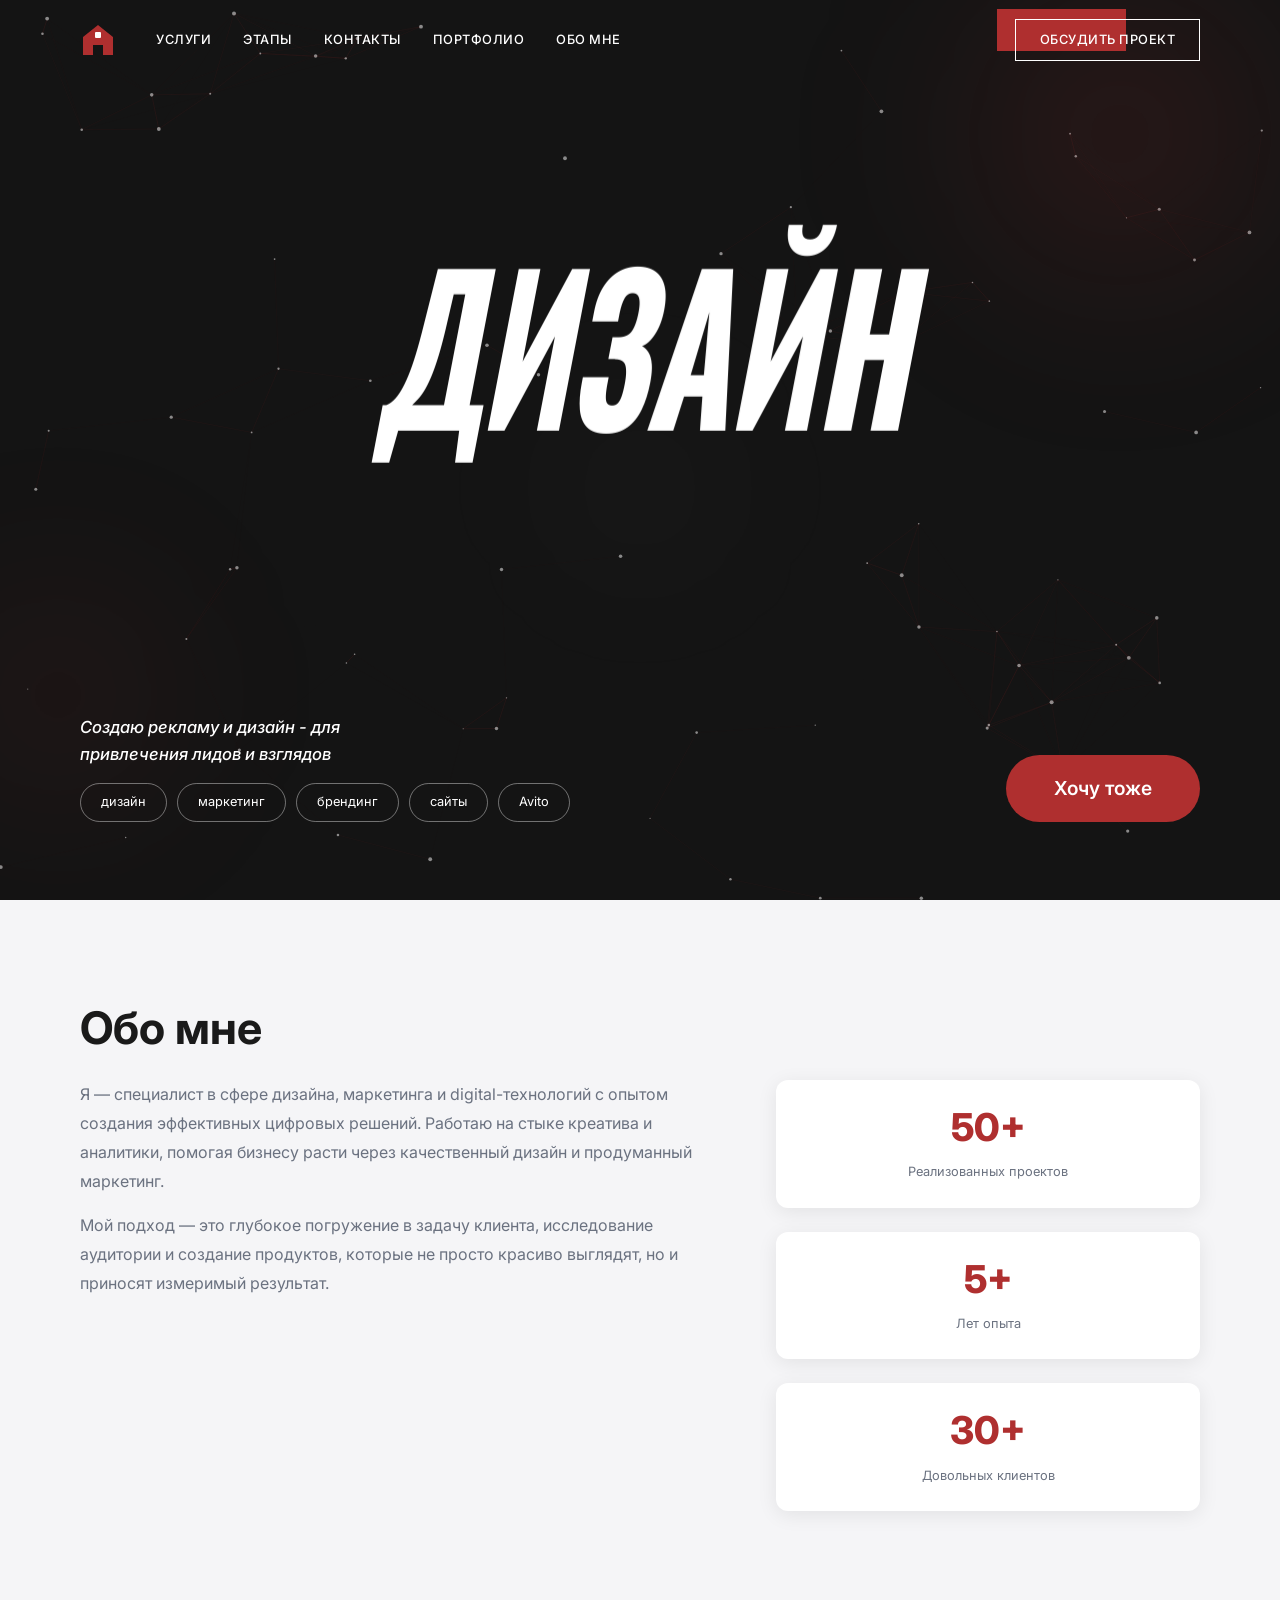
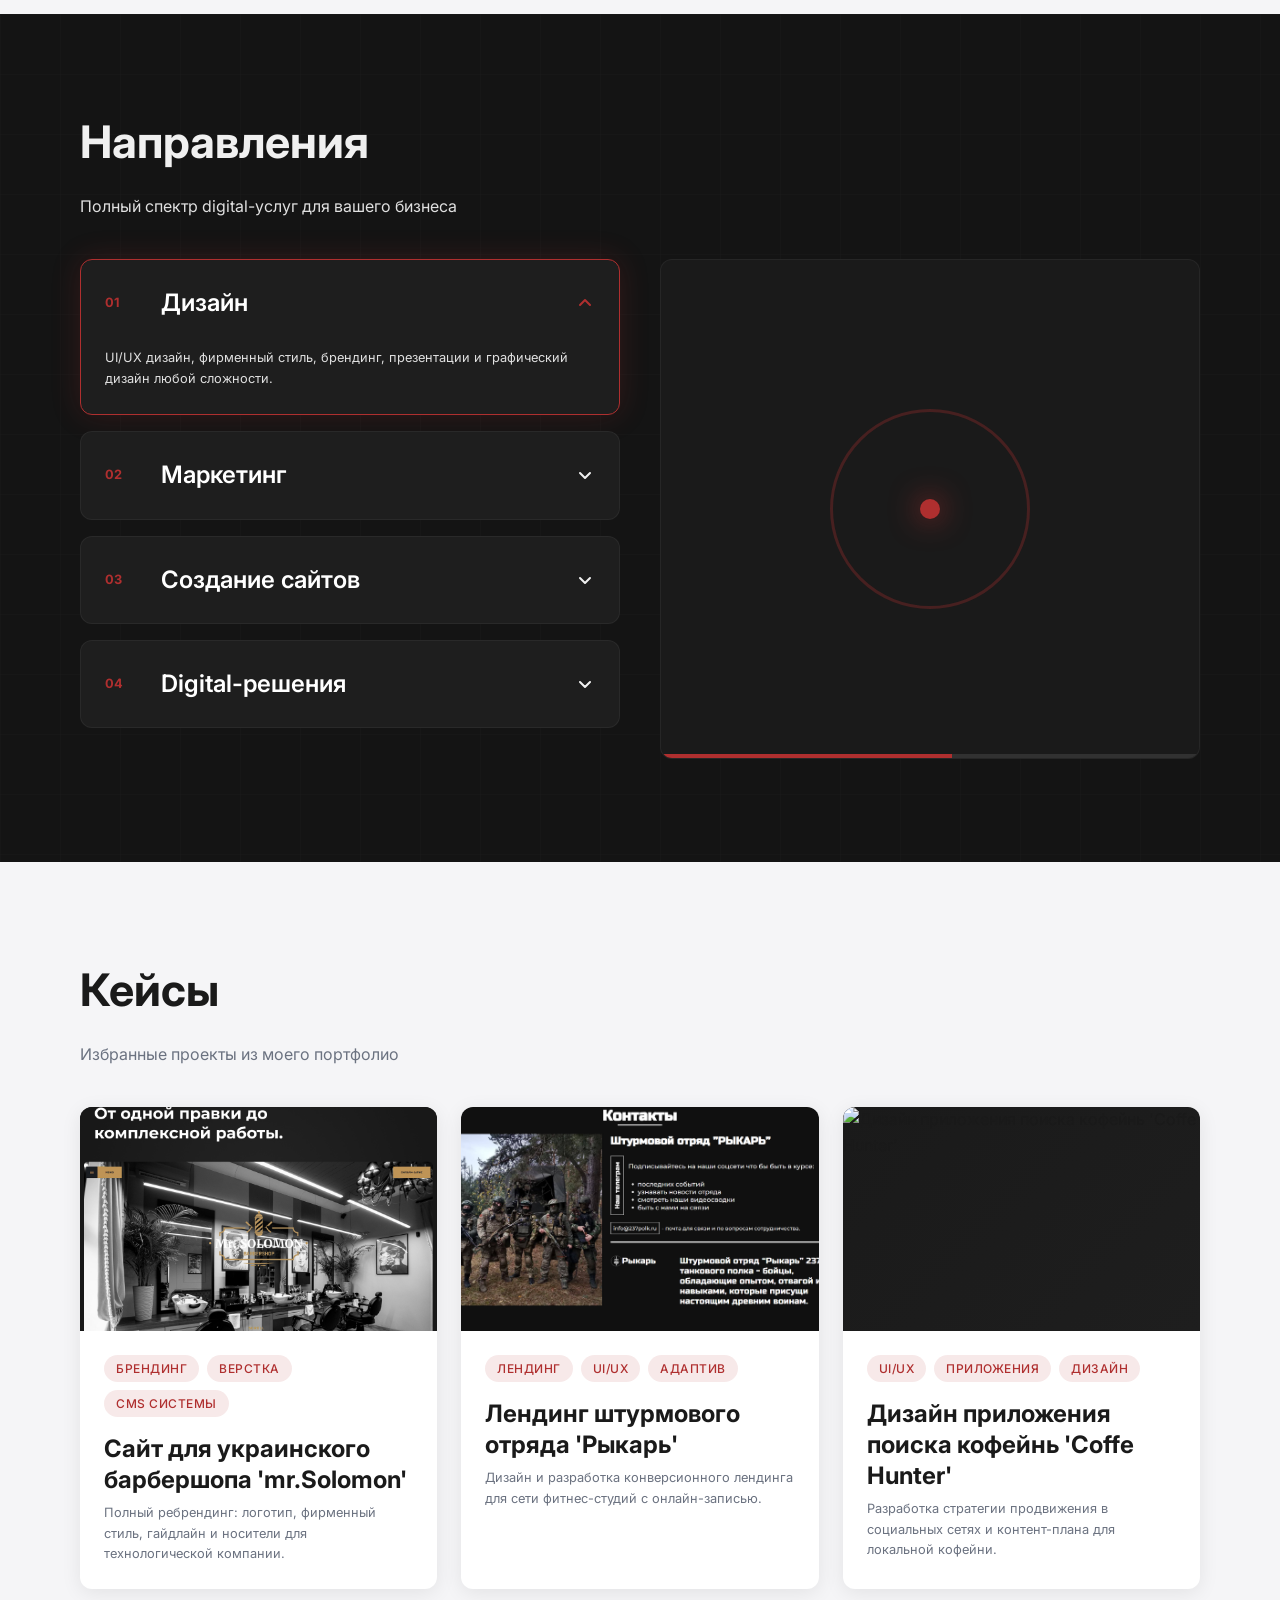
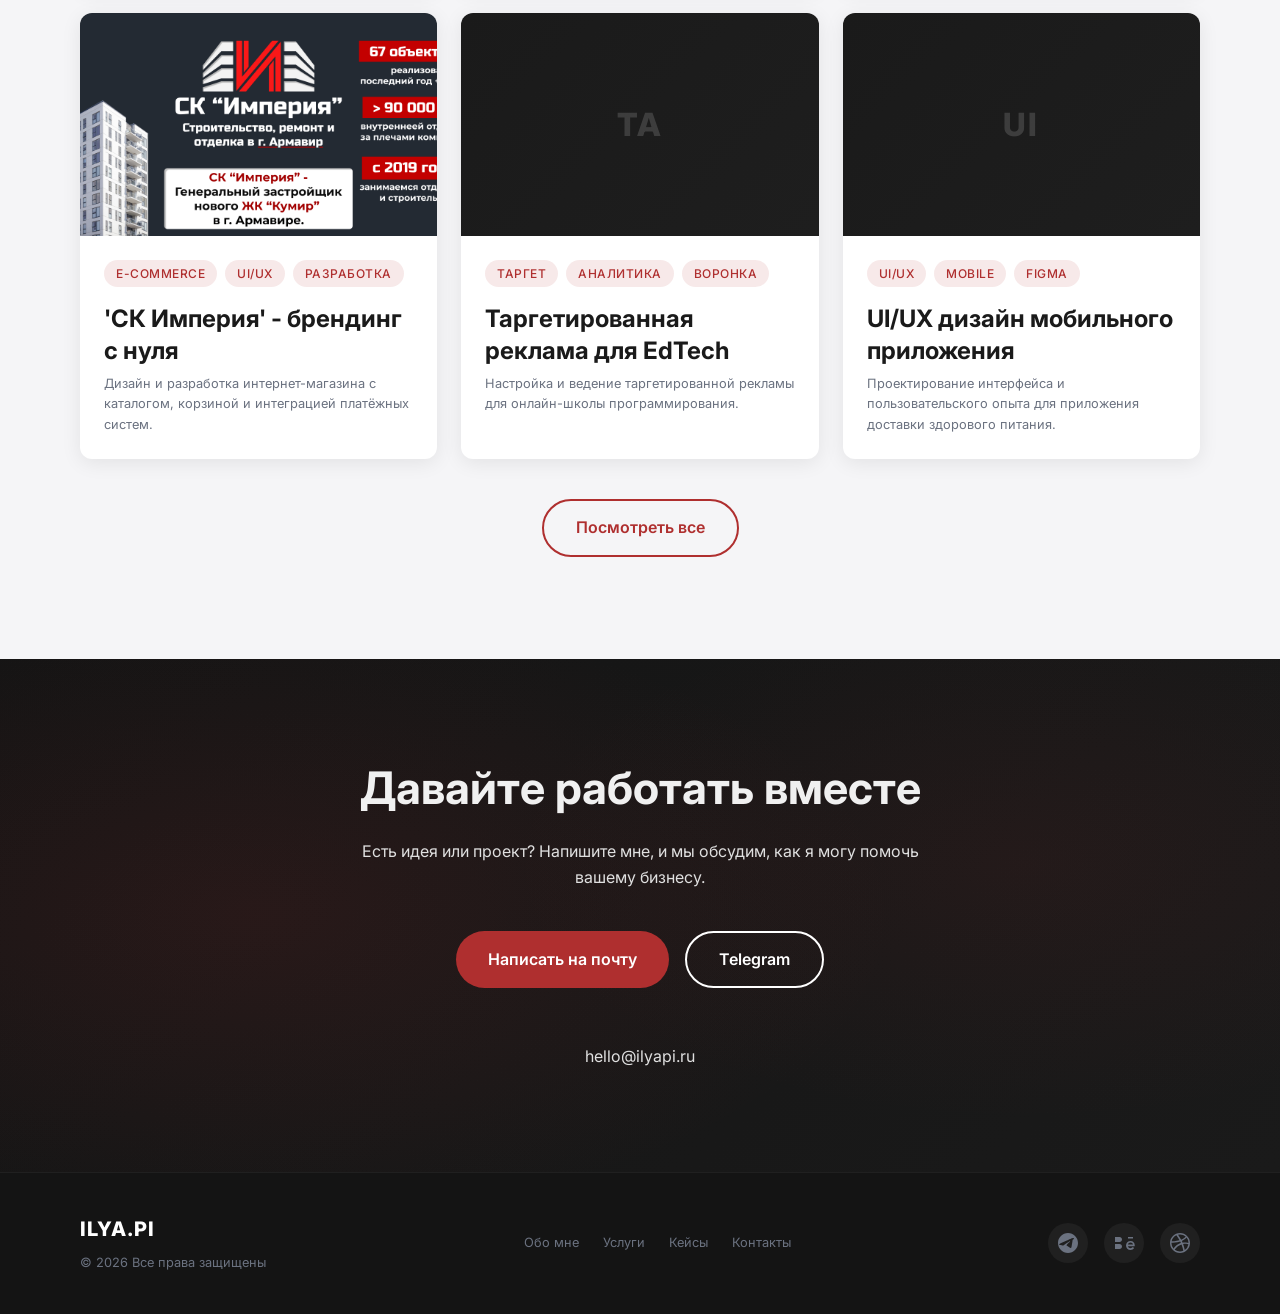
==== commit 40b12c51: "v1.1" ====
--- a/index.html
+++ b/index.html
@@ -81,7 +81,14 @@
     <div class="hero__glow hero__glow--2"></div>
     <div class="hero__glow hero__glow--3"></div>
     <div class="container hero__container">
-      <h1 class="hero__title">Маркетинг</h1>
+      <div class="hero__title-wrapper">
+        <h1 class="hero__title">
+          <span class="hero__title-text hero__title-text--active">Маркетинг</span>
+          <span class="hero__title-text">Дизайн</span>
+          <span class="hero__title-text">Сайты</span>
+          <span class="hero__title-text">Консалтинг</span>
+        </h1>
+      </div>
       <div class="hero__bottom">
         <div class="hero__bottom-left">
           <p class="hero__subtitle">Создаю рекламу и дизайн - для<br>привлечения лидов и взглядов</p>
--- a/css/hero.css
+++ b/css/hero.css
@@ -22,9 +22,20 @@
 }
 
 /* Giant title */
+.hero__title-wrapper {
+  display: flex;
+  justify-content: center;
+  align-items: center;
+  margin: auto 0;
+  padding: 40px 0;
+  perspective: 1000px;
+  overflow: visible;
+  width: 100%;
+}
+
 .hero__title {
   font-family: var(--font-hero);
-  font-size: clamp(5rem, 14vw, 16rem);
+  font-size: clamp(3rem, 12vw, 14rem);
   font-weight: 700;
   text-transform: uppercase;
   line-height: 0.9;
@@ -33,9 +44,39 @@
   text-align: center;
   font-style: italic;
   transform: scaleY(1.3);
-  margin: auto 0;
-  padding: 40px 0;
+  position: relative;
+  height: 1.4em;
+  display: flex;
+  align-items: center;
+  justify-content: center;
   user-select: none;
+  white-space: nowrap;
+  width: 100%;
+}
+
+.hero__title-text {
+  position: absolute;
+  top: 50%;
+  left: 50%;
+  transform: translate(-50%, -150%) rotateX(-90deg);
+  transform-origin: center center;
+  opacity: 0;
+  transition: all 0.6s cubic-bezier(0.4, 0, 0.2, 1);
+  white-space: nowrap;
+  width: max-content;
+}
+
+.hero__title-text--active {
+  position: absolute;
+  top: 50%;
+  left: 50%;
+  transform: translate(-50%, -50%) rotateX(0);
+  opacity: 1;
+}
+
+.hero__title-text--exit {
+  transform: translate(-50%, 50%) rotateX(90deg);
+  opacity: 0;
 }
 
 /* Bottom bar: subtitle + tags on left, CTA on right */
